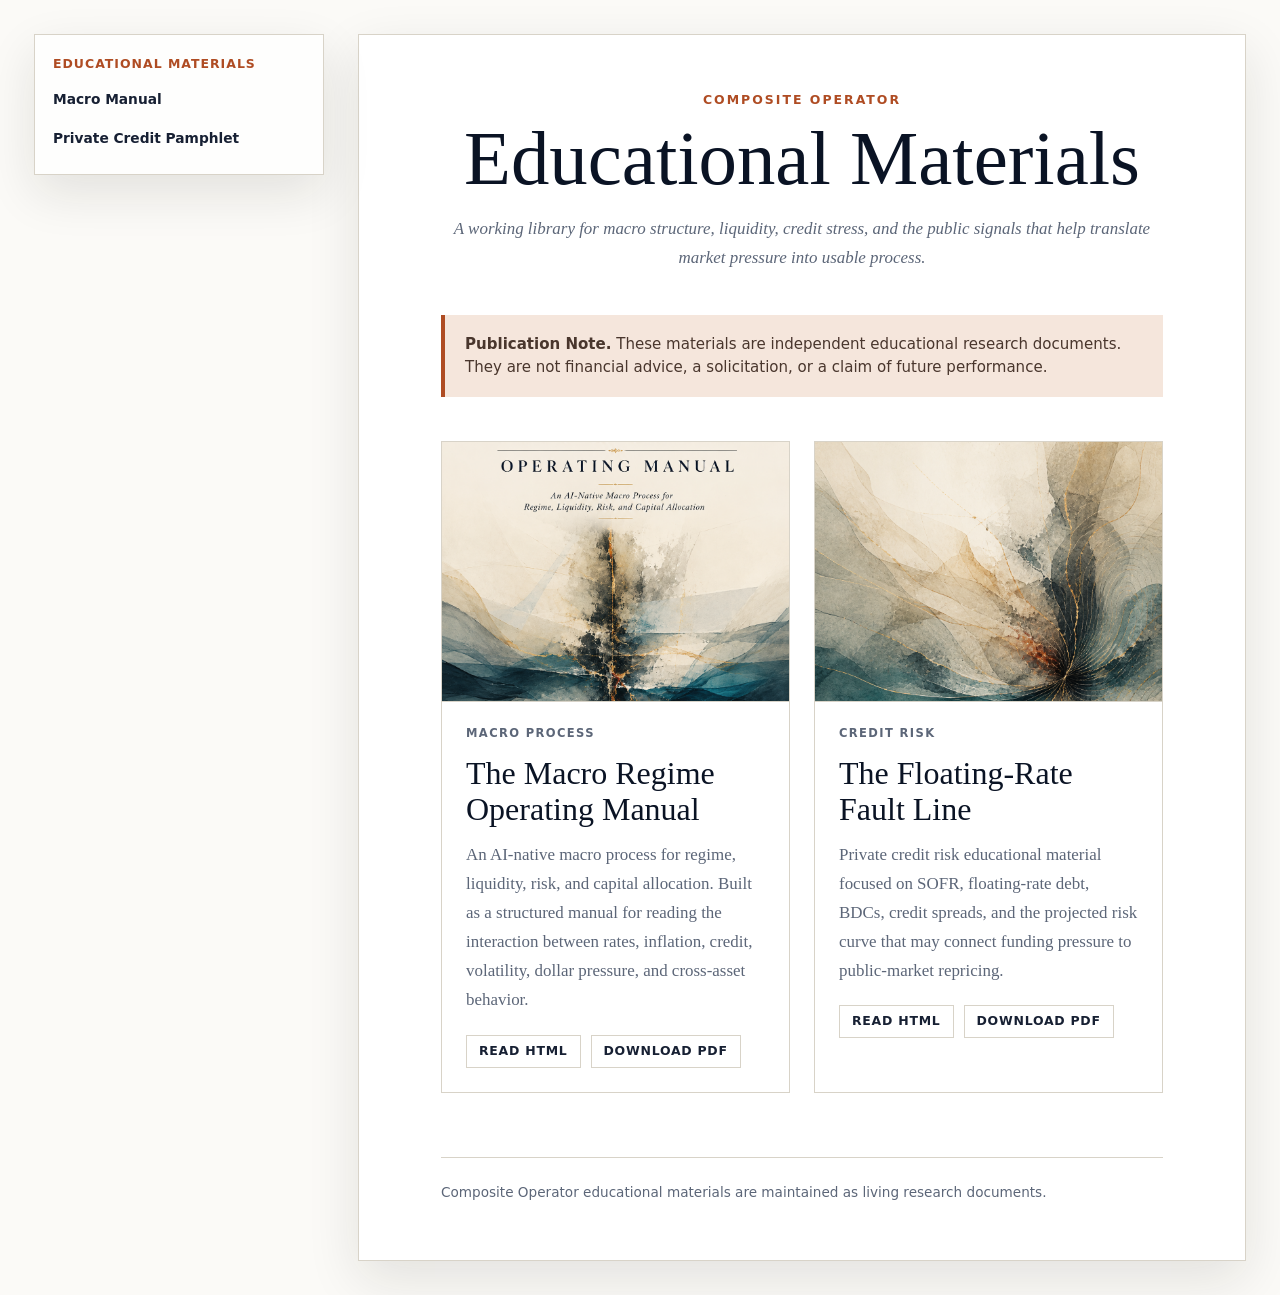
==== educational_materials.html @ 7ff6a6aa "Add educational materials pamphlet" ====
<!doctype html>
<html lang="en">
<head>
  <meta charset="utf-8">
  <meta name="viewport" content="width=device-width, initial-scale=1">
  <title>Educational Materials | Composite Operator</title>
  <meta name="description" content="Composite Operator educational materials, including the macro regime manual and private credit risk pamphlet.">
  <link rel="stylesheet" href="assets/styles.css">
</head>
<body>
  <div class="page-shell">
    <aside class="toc" aria-label="Educational materials navigation">
      <div class="toc-title">Educational Materials</div>
      <a class="toc-level-1" href="#macro-manual">Macro Manual</a>
      <a class="toc-level-1" href="#private-credit">Private Credit Pamphlet</a>
    </aside>

    <main class="book">
      <header class="library-header">
        <p class="library-kicker">Composite Operator</p>
        <h1 class="library-title">Educational Materials</h1>
        <p class="library-dek">A working library for macro structure, liquidity, credit stress, and the public signals that help translate market pressure into usable process.</p>
      </header>

      <section class="publication-note" aria-label="Publication note">
        <strong>Publication Note.</strong> These materials are independent educational research documents. They are not financial advice, a solicitation, or a claim of future performance.
      </section>

      <section class="library-grid" aria-label="Available publications">
        <article id="macro-manual" class="library-entry">
          <img src="assets/figures/macro_regime_operating_manual_title_page.png" alt="Macro Regime Operating Manual cover artwork">
          <div class="library-entry-body">
            <p class="entry-meta">Macro Process</p>
            <h2>The Macro Regime Operating Manual</h2>
            <p>An AI-native macro process for regime, liquidity, risk, and capital allocation. Built as a structured manual for reading the interaction between rates, inflation, credit, volatility, dollar pressure, and cross-asset behavior.</p>
            <div class="entry-links" aria-label="Macro manual links">
              <a href="index.html">Read HTML</a>
              <a href="macro-regime-operating-manual.pdf">Download PDF</a>
            </div>
          </div>
        </article>

        <article id="private-credit" class="library-entry">
          <img src="assets/figures/private_credit_risk_curve/floating_rate_fault_line_art_v2.png" alt="Floating Rate Fault Line abstract cover artwork">
          <div class="library-entry-body">
            <p class="entry-meta">Credit Risk</p>
            <h2>The Floating-Rate Fault Line</h2>
            <p>Private credit risk educational material focused on SOFR, floating-rate debt, BDCs, credit spreads, and the projected risk curve that may connect funding pressure to public-market repricing.</p>
            <div class="entry-links" aria-label="Private credit pamphlet links">
              <a href="private_credit_risk_curve_pamphlet.html">Read HTML</a>
              <a href="private_credit_risk_curve_pamphlet.pdf">Download PDF</a>
            </div>
          </div>
        </article>
      </section>

      <footer class="book-footer">
        Composite Operator educational materials are maintained as living research documents.
      </footer>
    </main>
  </div>
</body>
</html>
---- assets/styles.css ----
:root {
  color-scheme: light;
  --paper: #fbfaf7;
  --ink: #172033;
  --muted: #5c6678;
  --rule: #d8d3c8;
  --accent: #af4c23;
  --accent-soft: #f5e6dc;
  --panel: #ffffff;
  --panel-2: #f3f0ea;
  --code: #253047;
  --shadow: 0 18px 50px rgba(31, 27, 21, 0.11);
  font-family: Georgia, "Times New Roman", serif;
}

* {
  box-sizing: border-box;
}

html {
  scroll-behavior: smooth;
}

body {
  margin: 0;
  background: var(--paper);
  color: var(--ink);
}

.page-shell {
  display: grid;
  grid-template-columns: minmax(220px, 290px) minmax(0, 1fr);
  gap: 34px;
  max-width: 1400px;
  margin: 0 auto;
  padding: 34px;
}

.toc {
  position: sticky;
  top: 24px;
  align-self: start;
  max-height: calc(100vh - 48px);
  overflow: auto;
  padding: 22px 18px;
  border: 1px solid var(--rule);
  background: rgba(255, 255, 255, 0.72);
  box-shadow: var(--shadow);
}

.toc-title {
  margin-bottom: 14px;
  color: var(--accent);
  font: 700 0.78rem/1.2 system-ui, sans-serif;
  letter-spacing: 0.08em;
  text-transform: uppercase;
}

.site-nav {
  margin: 0 0 18px;
  padding: 0 0 14px;
  border-bottom: 1px solid var(--rule);
}

.site-nav a {
  display: inline-block;
  color: var(--accent);
  font: 750 0.78rem/1.2 system-ui, sans-serif;
  letter-spacing: 0.08em;
  text-decoration: none;
  text-transform: uppercase;
}

.toc a {
  display: block;
  padding: 5px 0;
  color: var(--muted);
  font: 500 0.86rem/1.25 system-ui, sans-serif;
  text-decoration: none;
}

.toc a:hover {
  color: var(--accent);
}

.toc-level-1 {
  margin-top: 12px;
  color: var(--ink) !important;
  font-weight: 750 !important;
}

.toc-level-2 {
  padding-left: 10px !important;
}

.toc-level-3 {
  padding-left: 22px !important;
  font-size: 0.78rem !important;
}

.book {
  width: min(100%, 920px);
  padding: 58px min(7vw, 82px);
  background: var(--panel);
  border: 1px solid var(--rule);
  box-shadow: var(--shadow);
}

.publication-note {
  margin: 0 0 44px;
  padding: 18px 20px;
  border-left: 4px solid var(--accent);
  background: var(--accent-soft);
  color: #49362d;
  font: 0.94rem/1.55 system-ui, sans-serif;
}

.cover-page {
  margin: 0 0 48px;
}

.cover-page img {
  display: block;
  width: min(100%, 760px);
  height: auto;
  margin: 0 auto;
  border: 1px solid var(--rule);
  background: #fbfaf7;
  box-shadow: 0 18px 42px rgba(23, 32, 51, 0.12);
}

.cover-actions {
  margin: 16px 0 0;
  text-align: center;
  font: 0.92rem/1.4 system-ui, sans-serif;
}

.cover-actions a {
  display: inline-block;
  border: 1px solid var(--rule);
  border-radius: 999px;
  padding: 8px 14px;
  color: var(--ink);
  background: #ffffff;
  text-decoration: none;
}

.cover-actions a:hover {
  color: var(--accent);
  text-decoration: none;
}

.library-header {
  margin-bottom: 42px;
  text-align: center;
}

.library-kicker {
  margin: 0 0 12px;
  color: var(--accent);
  font: 750 0.78rem/1.2 system-ui, sans-serif;
  letter-spacing: 0.16em;
  text-transform: uppercase;
}

.library-title {
  margin-bottom: 16px;
  color: #0a1324;
  font-family: Georgia, "Times New Roman", serif;
  font-size: clamp(2.4rem, 6vw, 4.8rem);
  font-weight: 400;
  line-height: 1.02;
}

.library-dek {
  max-width: 760px;
  margin: 0 auto;
  color: var(--muted);
  font-style: italic;
}

.library-grid {
  display: grid;
  grid-template-columns: repeat(2, minmax(0, 1fr));
  gap: 24px;
  margin: 34px 0;
}

.library-entry {
  display: grid;
  grid-template-rows: auto 1fr;
  overflow: hidden;
  border: 1px solid var(--rule);
  background: #fff;
}

.library-entry img {
  display: block;
  width: 100%;
  aspect-ratio: 4 / 3;
  object-fit: cover;
  border-bottom: 1px solid var(--rule);
  background: #f3f0ea;
}

.library-entry-body {
  padding: 24px;
}

.library-entry h2 {
  margin: 0 0 12px;
  padding: 0;
  border: 0;
  color: #0a1324;
  font-family: Georgia, "Times New Roman", serif;
  font-size: clamp(1.4rem, 2.6vw, 2rem);
  font-weight: 400;
}

.library-entry p {
  color: var(--muted);
}

.entry-meta {
  margin-bottom: 14px;
  color: var(--accent);
  font: 750 0.72rem/1.35 system-ui, sans-serif;
  letter-spacing: 0.12em;
  text-transform: uppercase;
}

.entry-links {
  display: flex;
  flex-wrap: wrap;
  gap: 10px;
  margin-top: 20px;
}

.entry-links a {
  display: inline-block;
  border: 1px solid var(--rule);
  padding: 8px 12px;
  color: var(--ink);
  font: 700 0.78rem/1.2 system-ui, sans-serif;
  letter-spacing: 0.06em;
  text-decoration: none;
  text-transform: uppercase;
}

.entry-links a:hover {
  border-color: var(--accent);
  color: var(--accent);
}

h1,
h2,
h3,
h4 {
  font-family: Inter, ui-sans-serif, system-ui, sans-serif;
  line-height: 1.12;
  letter-spacing: 0;
}

h1 {
  margin: 0 0 18px;
  font-size: clamp(2.5rem, 6vw, 5rem);
}

h2 {
  margin: 54px 0 18px;
  padding-top: 10px;
  border-top: 1px solid var(--rule);
  font-size: clamp(1.6rem, 3vw, 2.35rem);
}

h3 {
  margin: 34px 0 12px;
  color: #293144;
  font-size: 1.16rem;
}

h4 {
  margin: 26px 0 10px;
  font-size: 1rem;
}

p,
li {
  font-size: 1.06rem;
  line-height: 1.72;
}

p {
  margin: 0 0 18px;
}

ul,
ol {
  margin: 0 0 22px 22px;
  padding: 0;
}

li {
  padding-left: 4px;
  margin: 4px 0;
}

hr {
  height: 1px;
  margin: 42px 0;
  border: 0;
  background: var(--rule);
}

a {
  color: var(--accent);
}

code {
  padding: 0.1em 0.28em;
  border-radius: 4px;
  background: #eef0f4;
  color: var(--code);
  font-family: "Cascadia Mono", Consolas, monospace;
  font-size: 0.9em;
}

.code-block {
  width: 100%;
  overflow: auto;
  margin: 26px 0;
  padding: 20px;
  border: 1px solid var(--rule);
  background: var(--panel-2);
}

.chart-figure {
  margin: 34px 0;
  padding: 14px;
  border: 1px solid var(--rule);
  background: #fff;
}

.diagram-figure {
  margin: 30px 0;
  padding: 16px;
  border: 1px solid var(--rule);
  background: #fff;
}

.edge-diagram {
  display: grid;
  gap: 10px;
}

.diagram-edge {
  display: grid;
  grid-template-columns: minmax(0, 1fr) auto minmax(0, 1fr);
  align-items: center;
  gap: 10px;
}

.diagram-node {
  min-height: 48px;
  display: flex;
  align-items: center;
  justify-content: center;
  padding: 10px 12px;
  border: 1px solid #cbc5b8;
  background: var(--panel-2);
  color: #1f293d;
  font: 0.9rem/1.35 system-ui, sans-serif;
  text-align: center;
}

.diagram-arrow {
  color: var(--accent);
  font: 700 1.25rem/1 system-ui, sans-serif;
}

.workbook-sheet {
  margin: 30px 0;
}

.quadrant-diagram {
  display: grid;
  grid-template-columns: 1fr;
  gap: 8px;
  font-family: system-ui, sans-serif;
}

.quadrant-grid {
  display: grid;
  grid-template-columns: repeat(2, minmax(0, 1fr));
  min-height: 300px;
  border: 1px solid #cbc5b8;
  background:
    linear-gradient(90deg, transparent calc(50% - 0.5px), #cbc5b8 calc(50% - 0.5px), #cbc5b8 calc(50% + 0.5px), transparent calc(50% + 0.5px)),
    linear-gradient(0deg, transparent calc(50% - 0.5px), #cbc5b8 calc(50% - 0.5px), #cbc5b8 calc(50% + 0.5px), transparent calc(50% + 0.5px)),
    var(--panel-2);
}

.quad {
  display: flex;
  align-items: center;
  justify-content: center;
  padding: 18px;
  color: #1f293d;
  font: 650 0.98rem/1.35 system-ui, sans-serif;
  text-align: center;
}

.x-axis,
.y-axis {
  color: var(--muted);
  font: 0.78rem/1.3 system-ui, sans-serif;
  text-transform: uppercase;
}

.x-axis {
  display: flex;
  justify-content: space-between;
}

.y-axis {
  text-align: center;
}

.title-art-figure {
  margin: 38px auto 46px;
  width: min(100%, 620px);
  padding: 0;
  border: 0;
  background: transparent;
}

.chart-figure img,
.title-art-figure img {
  display: block;
  width: 100%;
  height: auto;
}

figcaption {
  margin-top: 10px;
  color: var(--muted);
  font: 0.88rem/1.45 system-ui, sans-serif;
}

.book-footer {
  margin-top: 64px;
  padding-top: 24px;
  border-top: 1px solid var(--rule);
  color: var(--muted);
  font: 0.85rem/1.5 system-ui, sans-serif;
}

@page {
  size: letter;
  margin: 0.62in 0.7in 0.72in;
}

@media (max-width: 980px) {
  .page-shell {
    display: block;
    padding: 0;
  }

  .toc {
    position: static;
    max-height: none;
    border-width: 0 0 1px;
    box-shadow: none;
  }

  .book {
    width: 100%;
    padding: 34px 20px;
    border: 0;
    box-shadow: none;
  }

  .library-grid {
    grid-template-columns: 1fr;
  }
}

@media print {
  * {
    -webkit-print-color-adjust: exact;
    print-color-adjust: exact;
  }

  html {
    font-size: 11pt;
  }

  body {
    background: white;
  }

  .page-shell {
    display: block;
    padding: 0;
  }

  .toc {
    display: none;
  }

  .site-nav {
    display: none;
  }

  .book {
    width: 100%;
    padding: 0;
    border: 0;
    box-shadow: none;
  }

  .publication-note {
    margin: 0 0 0.34in;
    padding: 0.16in 0.18in;
    border-left-width: 3pt;
    font-size: 8.8pt;
    line-height: 1.42;
  }

  p,
  li {
    font-size: 10.6pt;
    line-height: 1.5;
    orphans: 3;
    widows: 3;
  }

  p {
    margin: 0 0 0.12in;
  }

  ul,
  ol {
    margin: 0 0 0.16in 0.24in;
  }

  li {
    margin: 0.02in 0;
    padding-left: 0.03in;
  }

  hr {
    display: none;
  }

  h1,
  h2,
  h3,
  h4 {
    break-after: avoid;
    page-break-after: avoid;
    font-family: Inter, ui-sans-serif, system-ui, sans-serif;
  }

  h1:not(.part-title) {
    margin: 0 0 0.22in;
    font-size: 28pt;
    line-height: 1.03;
  }

  h1.part-title {
    break-before: page;
    page-break-before: always;
    min-height: 1.28in;
    display: flex;
    align-items: flex-end;
    margin: 0 0 0.28in;
    padding: 0 0 0.16in;
    border-bottom: 1.2pt solid var(--accent);
    color: #111827;
    font-size: 25pt;
    line-height: 1.02;
    font-variant-caps: all-small-caps;
  }

  h2 {
    break-before: auto;
    page-break-before: auto;
    margin: 0.36in 0 0.14in;
    padding-top: 0.12in;
    border-top: 0.6pt solid var(--rule);
    font-size: 17pt;
    line-height: 1.12;
  }

  h2.chapter-start {
    break-before: page;
    page-break-before: always;
    margin-top: 0;
    padding-top: 0;
    border-top: 0;
  }

  h2.chapter-start.chapter-compact {
    break-before: auto;
    page-break-before: auto;
    margin-top: 0.34in;
    padding-top: 0.12in;
    border-top: 0.6pt solid var(--rule);
  }

  h1.part-title + h2.chapter-start {
    break-before: auto;
    page-break-before: auto;
    margin-top: 0;
    padding-top: 0;
    border-top: 0;
  }

  h2#table-of-contents {
    break-before: page;
    page-break-before: always;
    margin-top: 0;
    padding-top: 0;
    border-top: 0;
  }

  h2#table-of-contents + ul {
    margin-bottom: 0;
  }

  h2#preface-what-this-book-is-trying-to-do {
    break-before: page;
    page-break-before: always;
    margin-top: 0;
    padding-top: 0;
    border-top: 0;
  }

  h3 {
    margin: 0.24in 0 0.08in;
    font-size: 11.8pt;
    line-height: 1.2;
  }

  h4 {
    margin: 0.18in 0 0.06in;
    font-size: 10.4pt;
  }

  .code-block {
    margin: 0.16in 0;
    padding: 0.12in;
    font-size: 8.6pt;
  }

  h3.workbook-template {
    margin-top: 0;
    padding-top: 0;
  }

  h3.workbook-template + p {
    margin-top: 18px;
  }

  .chart-figure {
    margin: 0.24in 0 0.28in;
    padding: 0.09in;
    border-color: #ded8ce;
    break-inside: avoid;
    page-break-inside: avoid;
  }

  .chart-figure img {
    max-height: 5.85in;
    object-fit: contain;
  }

  .diagram-figure {
    margin: 0.2in 0 0.24in;
    padding: 0.12in;
    border-color: #ded8ce;
    break-inside: avoid;
    page-break-inside: avoid;
  }

  .diagram-edge {
    gap: 0.08in;
  }

  .edge-diagram {
    gap: 0.07in;
  }

  .diagram-node {
    min-height: 0.34in;
    padding: 0.07in 0.08in;
    font-size: 8.6pt;
    line-height: 1.25;
  }

  .diagram-arrow {
    font-size: 12pt;
  }

  .quadrant-grid {
    min-height: 2.65in;
  }

  figcaption {
    margin-top: 0.07in;
    font-size: 8.2pt;
    line-height: 1.35;
  }

  .cover-page {
    height: 9.66in;
    display: flex;
    align-items: center;
    justify-content: center;
    margin: 0;
    break-after: page;
    page-break-after: always;
  }

  .cover-page img {
    width: auto;
    max-width: 100%;
    max-height: 9.52in;
    border: 0;
    box-shadow: none;
  }

  .cover-actions {
    display: none;
  }

  .workbook-sheet {
    break-before: page;
    page-break-before: always;
    margin: 0;
    min-height: 9.2in;
    padding: 0.05in 0 0;
  }

  .workbook-sheet h3 {
    margin: 0 0 0.18in;
    padding: 0 0 0.08in;
    border-bottom: 1pt solid var(--accent);
    color: #111827;
    font-size: 17pt;
  }

  .workbook-sheet p {
    min-height: 0.38in;
    margin: 0 0 0.07in;
    padding: 0 0 0.12in;
    border-bottom: 0.55pt solid #d9d2c6;
    color: #30394c;
    font: 9.8pt/1.22 system-ui, sans-serif;
  }

  .book-footer {
    margin-top: 0.36in;
    padding-top: 0.14in;
    font-size: 8.4pt;
  }
}
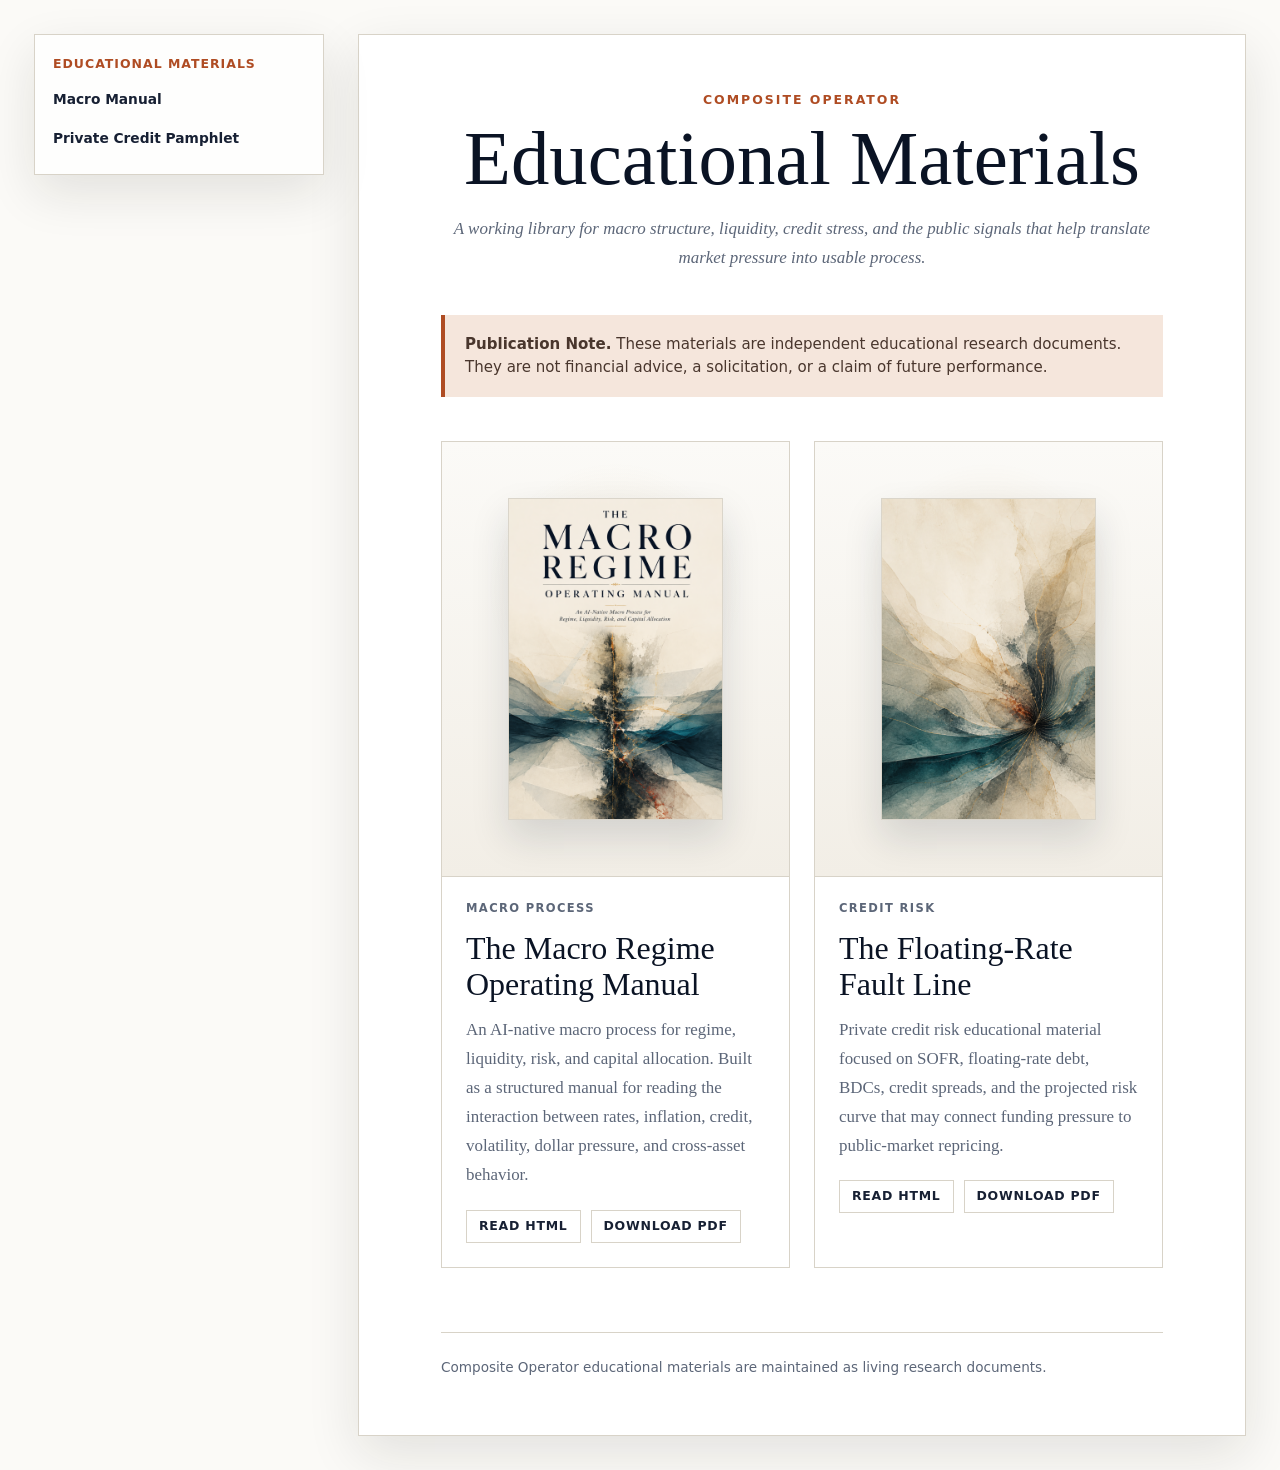
==== commit c4b20802: "Refine pamphlet visuals and add scenario charts" ====
--- a/educational_materials.html
+++ b/educational_materials.html
@@ -28,7 +28,9 @@
 
       <section class="library-grid" aria-label="Available publications">
         <article id="macro-manual" class="library-entry">
-          <img src="assets/figures/macro_regime_operating_manual_title_page.png" alt="Macro Regime Operating Manual cover artwork">
+          <div class="library-thumb">
+            <img src="assets/figures/macro_regime_operating_manual_title_page.png" alt="Macro Regime Operating Manual cover artwork">
+          </div>
           <div class="library-entry-body">
             <p class="entry-meta">Macro Process</p>
             <h2>The Macro Regime Operating Manual</h2>
@@ -41,7 +43,9 @@
         </article>
 
         <article id="private-credit" class="library-entry">
-          <img src="assets/figures/private_credit_risk_curve/floating_rate_fault_line_art_v2.png" alt="Floating Rate Fault Line abstract cover artwork">
+          <div class="library-thumb">
+            <img src="assets/figures/private_credit_risk_curve/floating_rate_fault_line_art_v2.png" alt="Floating Rate Fault Line abstract cover artwork">
+          </div>
           <div class="library-entry-body">
             <p class="entry-meta">Credit Risk</p>
             <h2>The Floating-Rate Fault Line</h2>
--- a/assets/styles.css
+++ b/assets/styles.css
@@ -194,13 +194,28 @@
   background: #fff;
 }
 
-.library-entry img {
+.library-thumb {
+  display: flex;
+  min-height: clamp(340px, 34vw, 470px);
+  align-items: center;
+  justify-content: center;
+  padding: 28px;
+  border-bottom: 1px solid var(--rule);
+  background:
+    radial-gradient(circle at 50% 34%, rgba(179, 138, 58, 0.12), transparent 38%),
+    linear-gradient(180deg, #fbfaf7 0%, #f2eee6 100%);
+}
+
+.library-thumb img {
   display: block;
-  width: 100%;
-  aspect-ratio: 4 / 3;
-  object-fit: cover;
-  border-bottom: 1px solid var(--rule);
-  background: #f3f0ea;
+  width: auto;
+  max-width: min(74%, 320px);
+  max-height: clamp(300px, 30vw, 420px);
+  height: auto;
+  border: 1px solid rgba(216, 211, 200, 0.95);
+  background: #fbfaf7;
+  box-shadow: 0 18px 36px rgba(23, 32, 51, 0.14);
+  object-fit: contain;
 }
 
 .library-entry-body {
@@ -482,6 +497,15 @@
 
   .library-grid {
     grid-template-columns: 1fr;
+  }
+
+  .library-thumb {
+    min-height: 360px;
+    padding: 22px;
+  }
+
+  .library-thumb img {
+    max-height: 320px;
   }
 }
 
@@ -765,4 +789,4 @@
     padding-top: 0.14in;
     font-size: 8.4pt;
   }
-}+}
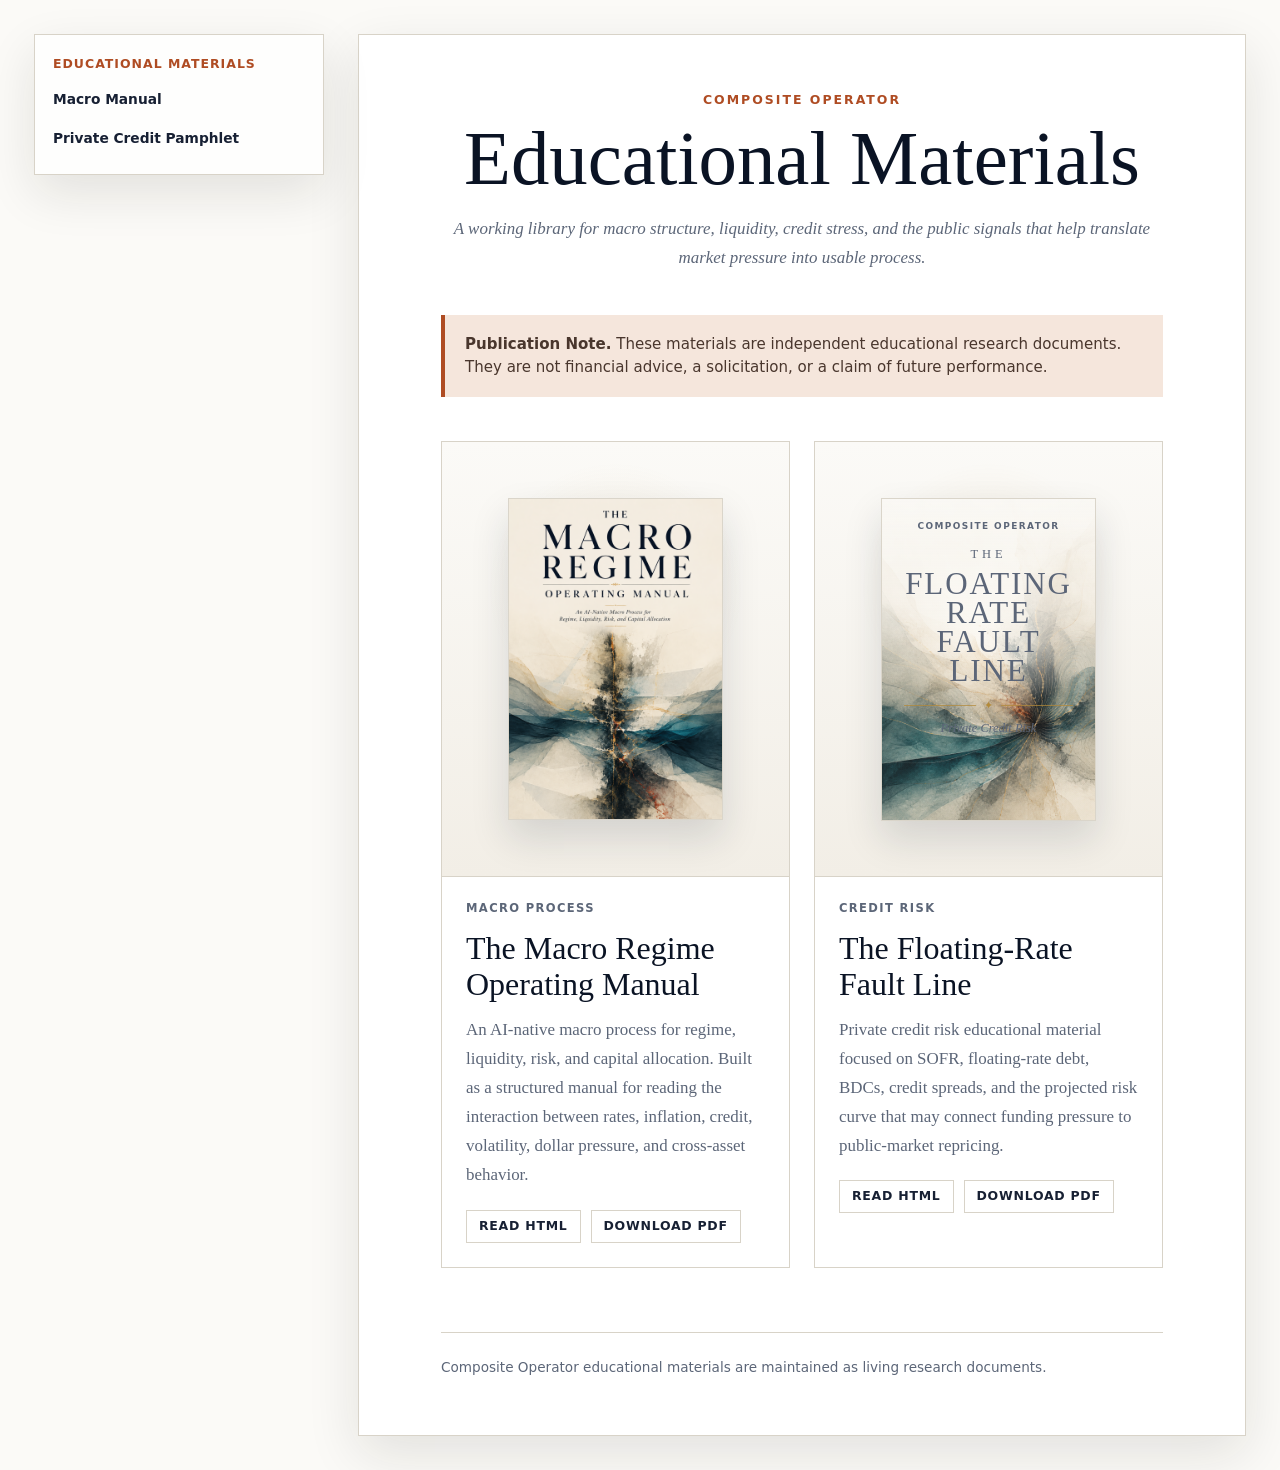
==== commit ab354170: "Polish private credit library thumbnail" ====
--- a/educational_materials.html
+++ b/educational_materials.html
@@ -44,7 +44,16 @@
 
         <article id="private-credit" class="library-entry">
           <div class="library-thumb">
-            <img src="assets/figures/private_credit_risk_curve/floating_rate_fault_line_art_v2.png" alt="Floating Rate Fault Line abstract cover artwork">
+            <div class="private-credit-mini-cover" role="img" aria-label="The Floating-Rate Fault Line cover thumbnail">
+              <img src="assets/figures/private_credit_risk_curve/floating_rate_fault_line_art_v2.png" alt="">
+              <div class="mini-cover-copy">
+                <p class="mini-cover-imprint">Composite Operator</p>
+                <p class="mini-cover-the">The</p>
+                <p class="mini-cover-title">Floating<br>Rate<br>Fault<br>Line</p>
+                <div class="mini-cover-rule"><span></span><b>&#10022;</b><span></span></div>
+                <p class="mini-cover-subtitle">Private Credit Risk</p>
+              </div>
+            </div>
           </div>
           <div class="library-entry-body">
             <p class="entry-meta">Credit Risk</p>
--- a/assets/styles.css
+++ b/assets/styles.css
@@ -218,6 +218,101 @@
   object-fit: contain;
 }
 
+.private-credit-mini-cover {
+  position: relative;
+  width: min(74%, 320px);
+  max-height: clamp(300px, 30vw, 420px);
+  aspect-ratio: 6 / 9;
+  overflow: hidden;
+  border: 1px solid rgba(216, 211, 200, 0.95);
+  background: #fbfaf7;
+  box-shadow: 0 18px 36px rgba(23, 32, 51, 0.14);
+}
+
+.library-thumb .private-credit-mini-cover img {
+  width: 100%;
+  max-width: none;
+  height: 100%;
+  max-height: none;
+  border: 0;
+  box-shadow: none;
+  object-fit: cover;
+  object-position: center;
+}
+
+.private-credit-mini-cover::after {
+  content: "";
+  position: absolute;
+  inset: 0;
+  background:
+    linear-gradient(180deg, rgba(251, 250, 247, 0.94) 0%, rgba(251, 250, 247, 0.70) 32%, rgba(251, 250, 247, 0.08) 62%),
+    radial-gradient(circle at 48% 40%, rgba(255, 253, 247, 0.58), transparent 42%);
+  pointer-events: none;
+}
+
+.mini-cover-copy {
+  position: absolute;
+  inset: 22px 22px auto;
+  z-index: 1;
+  color: #0a1324;
+  text-align: center;
+}
+
+.mini-cover-imprint,
+.mini-cover-the,
+.mini-cover-title,
+.mini-cover-subtitle {
+  margin: 0;
+}
+
+.mini-cover-imprint {
+  color: #af4c23;
+  font: 750 0.56rem/1.2 system-ui, sans-serif;
+  letter-spacing: 0.16em;
+  text-transform: uppercase;
+}
+
+.mini-cover-the {
+  margin-top: 12px;
+  font-size: 0.78rem;
+  letter-spacing: 0.32em;
+  text-transform: uppercase;
+}
+
+.mini-cover-title {
+  margin-top: 5px;
+  font-size: 1.94rem;
+  font-weight: 400;
+  line-height: 0.93;
+  letter-spacing: 0.06em;
+  text-transform: uppercase;
+}
+
+.mini-cover-rule {
+  display: flex;
+  gap: 8px;
+  align-items: center;
+  margin: 14px auto 10px;
+  color: #b38a3a;
+}
+
+.mini-cover-rule span {
+  flex: 1;
+  border-top: 1px solid rgba(179, 138, 58, 0.72);
+}
+
+.mini-cover-rule b {
+  font-size: 0.66rem;
+  font-weight: 400;
+}
+
+.mini-cover-subtitle {
+  color: #4f5d73;
+  font-size: 0.78rem;
+  font-style: italic;
+  line-height: 1.25;
+}
+
 .library-entry-body {
   padding: 24px;
 }
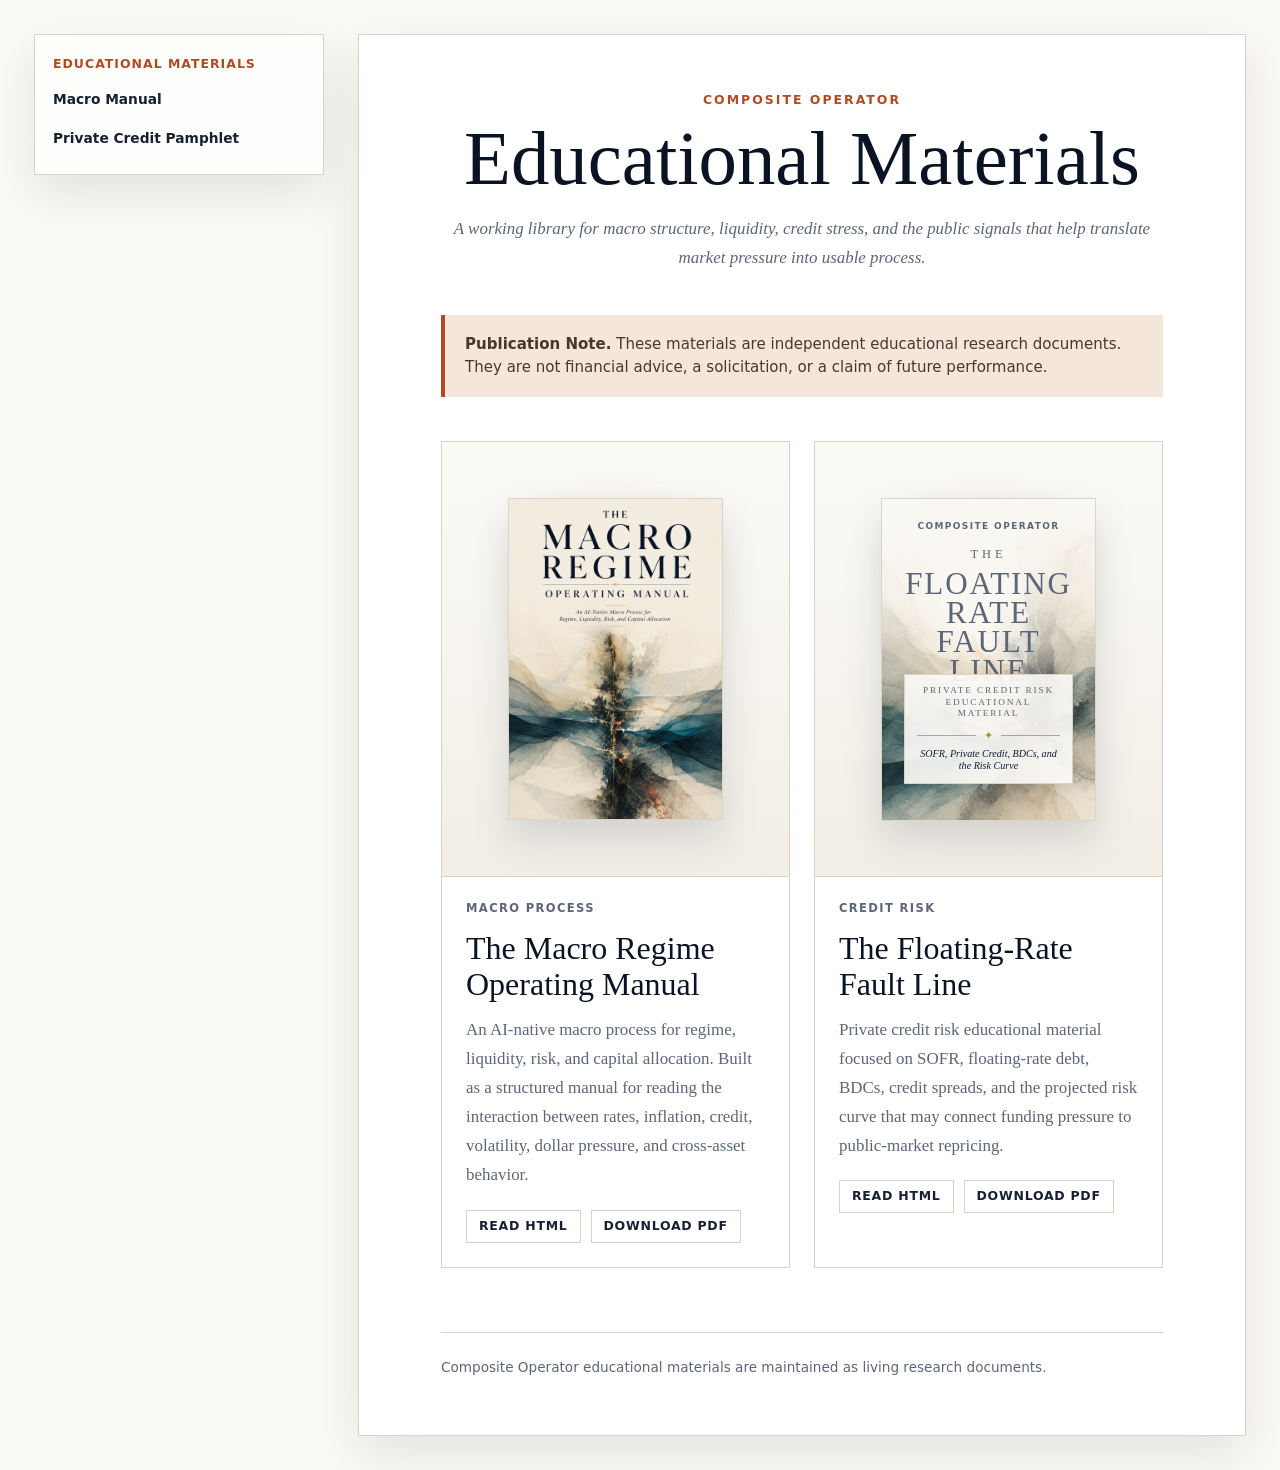
==== commit b64ffd2e: "Improve private credit thumbnail lower panel" ====
--- a/educational_materials.html
+++ b/educational_materials.html
@@ -50,8 +50,11 @@
                 <p class="mini-cover-imprint">Composite Operator</p>
                 <p class="mini-cover-the">The</p>
                 <p class="mini-cover-title">Floating<br>Rate<br>Fault<br>Line</p>
-                <div class="mini-cover-rule"><span></span><b>&#10022;</b><span></span></div>
-                <p class="mini-cover-subtitle">Private Credit Risk</p>
+                <div class="mini-cover-lower">
+                  <p class="mini-cover-classification">Private Credit Risk<br>Educational Material</p>
+                  <div class="mini-cover-rule"><span></span><b>&#10022;</b><span></span></div>
+                  <p class="mini-cover-subtitle">SOFR, Private Credit, BDCs, and the Risk Curve</p>
+                </div>
               </div>
             </div>
           </div>
--- a/assets/styles.css
+++ b/assets/styles.css
@@ -252,7 +252,7 @@
 
 .mini-cover-copy {
   position: absolute;
-  inset: 22px 22px auto;
+  inset: 22px 22px 22px;
   z-index: 1;
   color: #0a1324;
   text-align: center;
@@ -261,6 +261,7 @@
 .mini-cover-imprint,
 .mini-cover-the,
 .mini-cover-title,
+.mini-cover-classification,
 .mini-cover-subtitle {
   margin: 0;
 }
@@ -288,11 +289,30 @@
   text-transform: uppercase;
 }
 
+.mini-cover-lower {
+  position: absolute;
+  right: 0;
+  bottom: 14px;
+  left: 0;
+  padding: 10px 12px 11px;
+  border: 1px solid rgba(218, 207, 184, 0.86);
+  background: rgba(251, 250, 247, 0.92);
+  box-shadow: 0 12px 28px rgba(10, 19, 36, 0.13);
+}
+
+.mini-cover-classification {
+  color: #101827;
+  font-size: 0.58rem;
+  line-height: 1.25;
+  letter-spacing: 0.2em;
+  text-transform: uppercase;
+}
+
 .mini-cover-rule {
   display: flex;
   gap: 8px;
   align-items: center;
-  margin: 14px auto 10px;
+  margin: 9px auto 7px;
   color: #b38a3a;
 }
 
@@ -306,11 +326,12 @@
   font-weight: 400;
 }
 
-.mini-cover-subtitle {
-  color: #4f5d73;
-  font-size: 0.78rem;
+.library-entry .mini-cover-subtitle {
+  color: #0f172a;
+  font-size: 0.63rem;
   font-style: italic;
-  line-height: 1.25;
+  line-height: 1.18;
+  text-shadow: 0 1px 0 rgba(255, 255, 255, 0.78);
 }
 
 .library-entry-body {
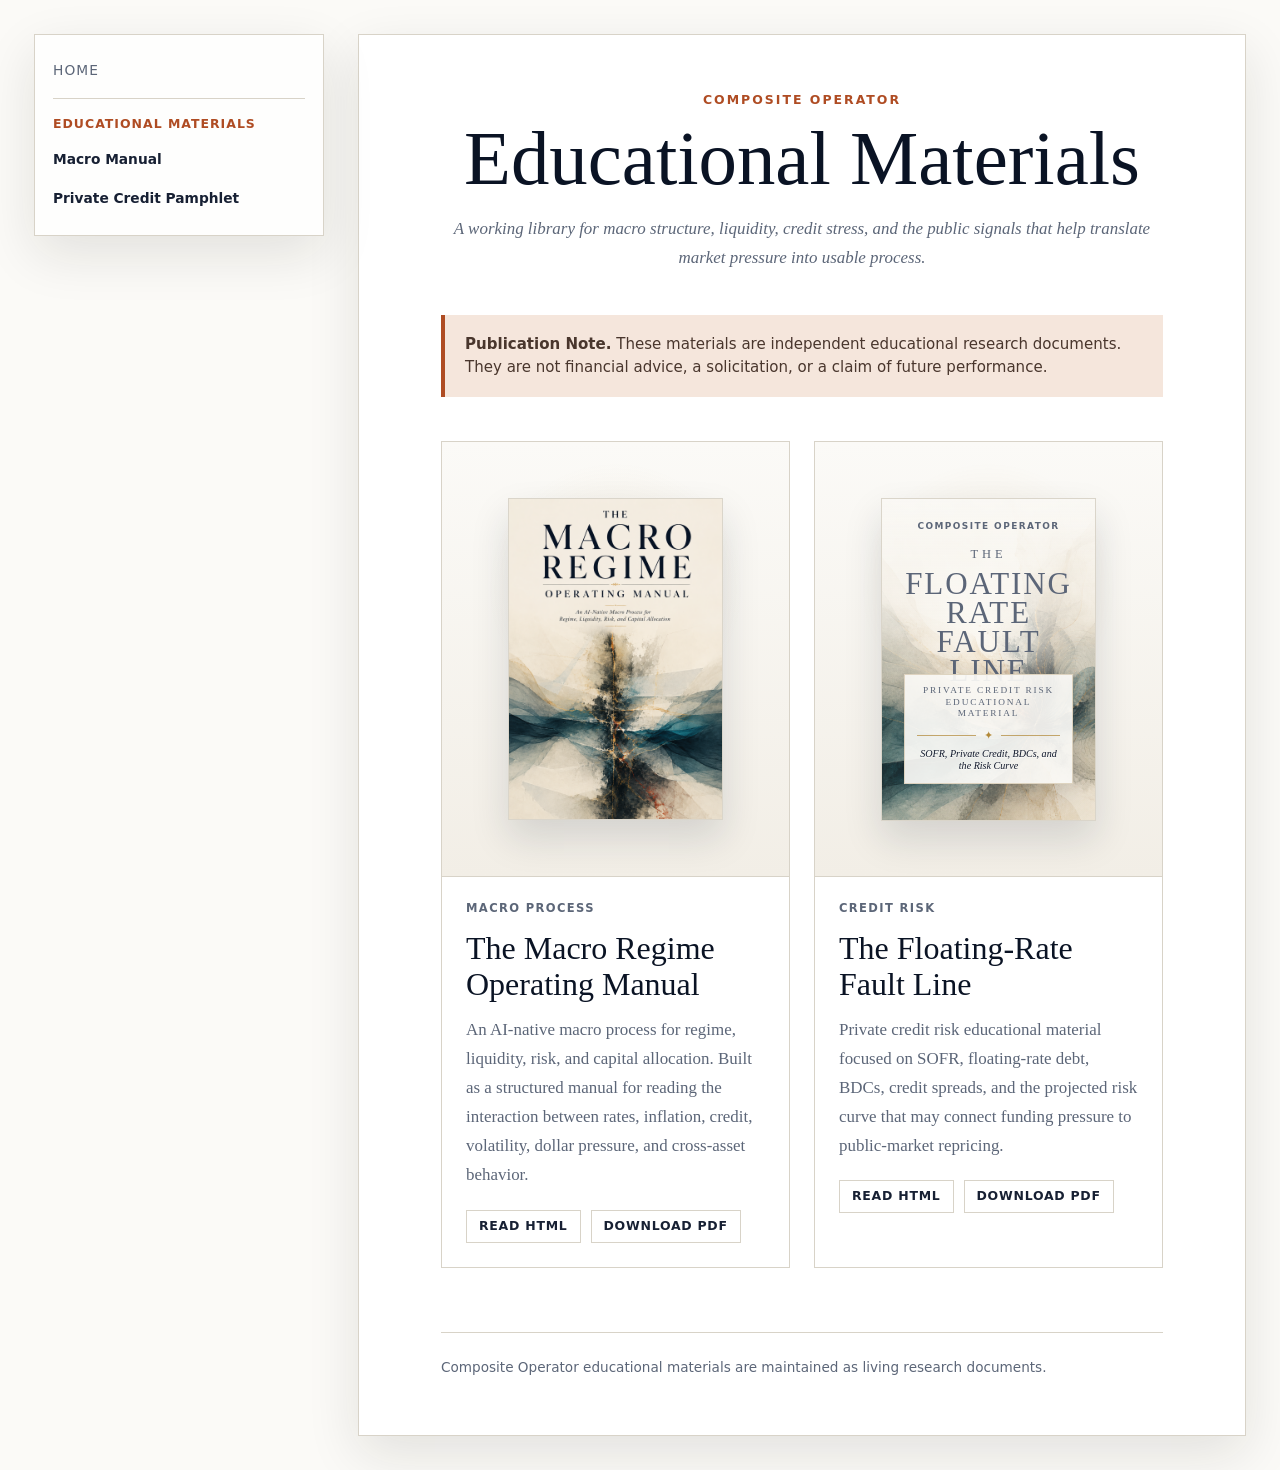
==== commit 9d645e5f: "Add homepage link to educational pages" ====
--- a/educational_materials.html
+++ b/educational_materials.html
@@ -10,6 +10,9 @@
 <body>
   <div class="page-shell">
     <aside class="toc" aria-label="Educational materials navigation">
+      <nav class="site-nav" aria-label="Site navigation">
+        <a href="https://ximxesabortion.github.io/">Home</a>
+      </nav>
       <div class="toc-title">Educational Materials</div>
       <a class="toc-level-1" href="#macro-manual">Macro Manual</a>
       <a class="toc-level-1" href="#private-credit">Private Credit Pamphlet</a>
